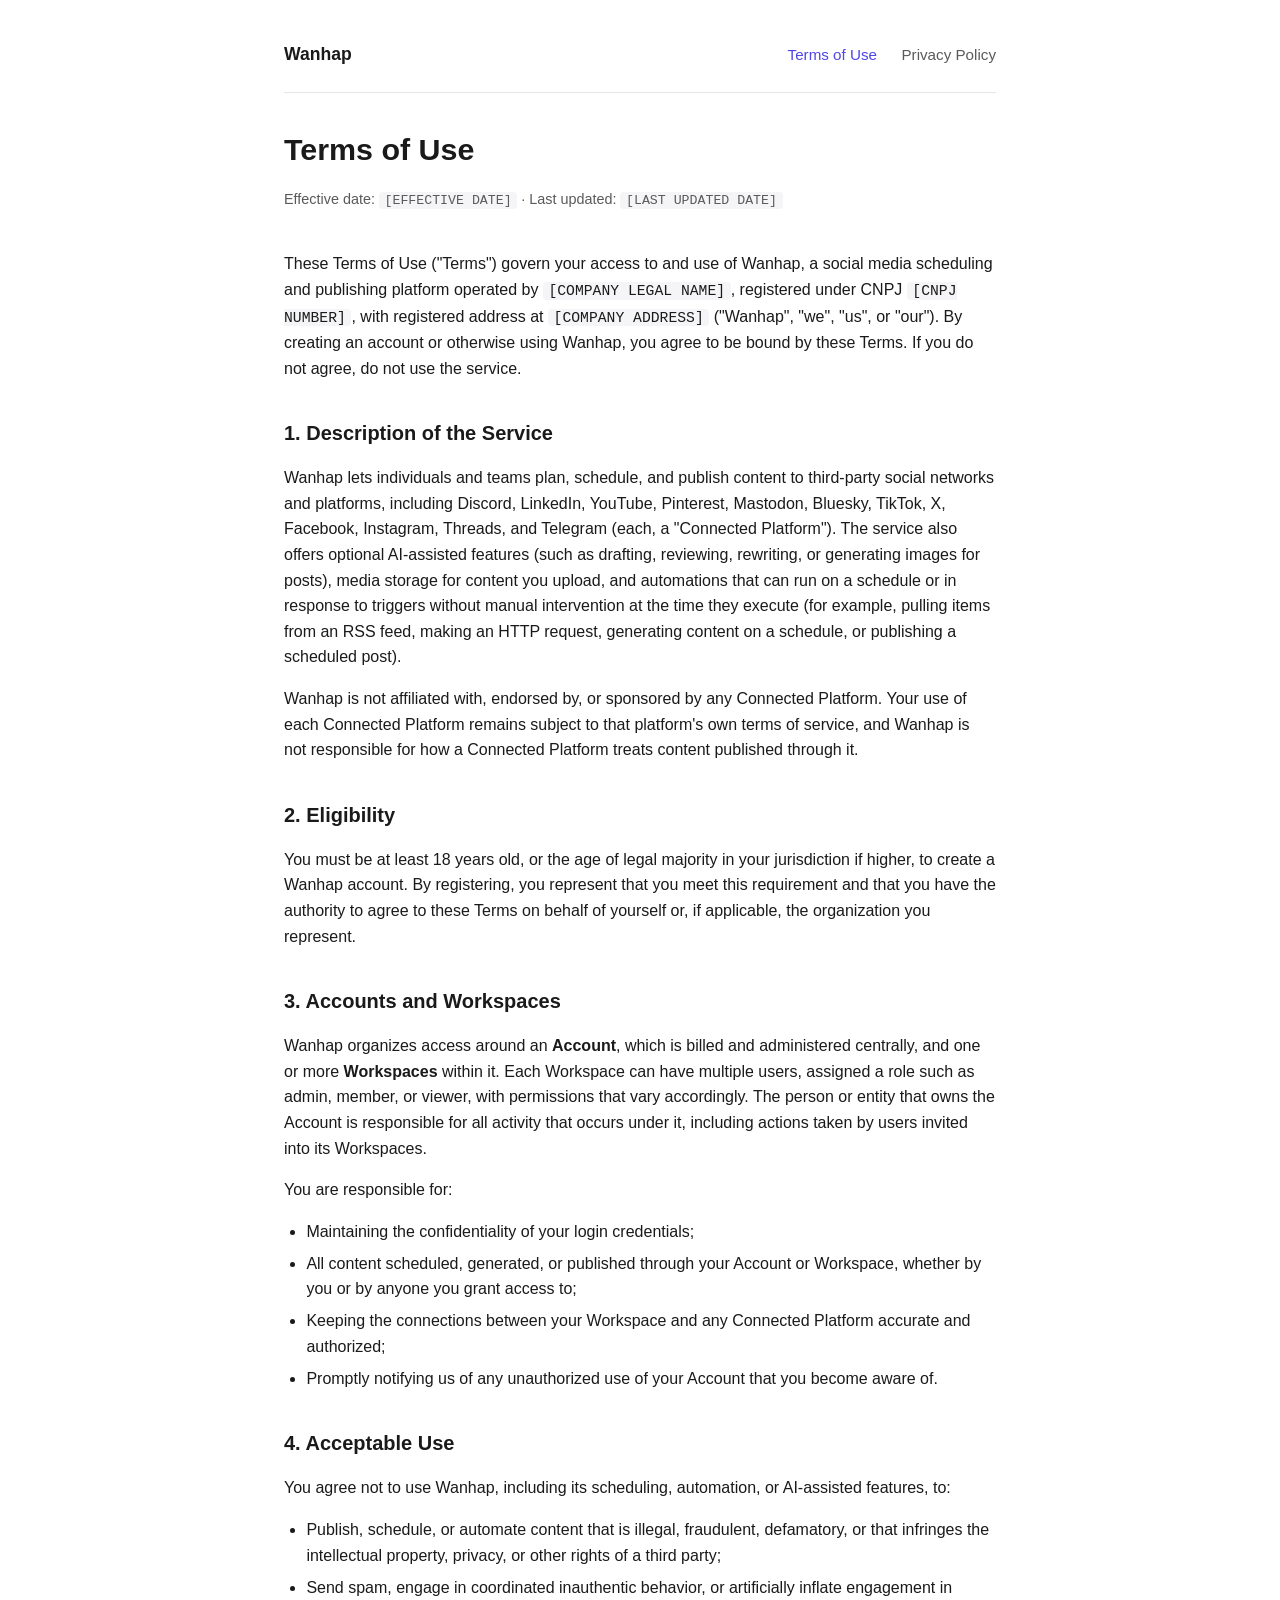
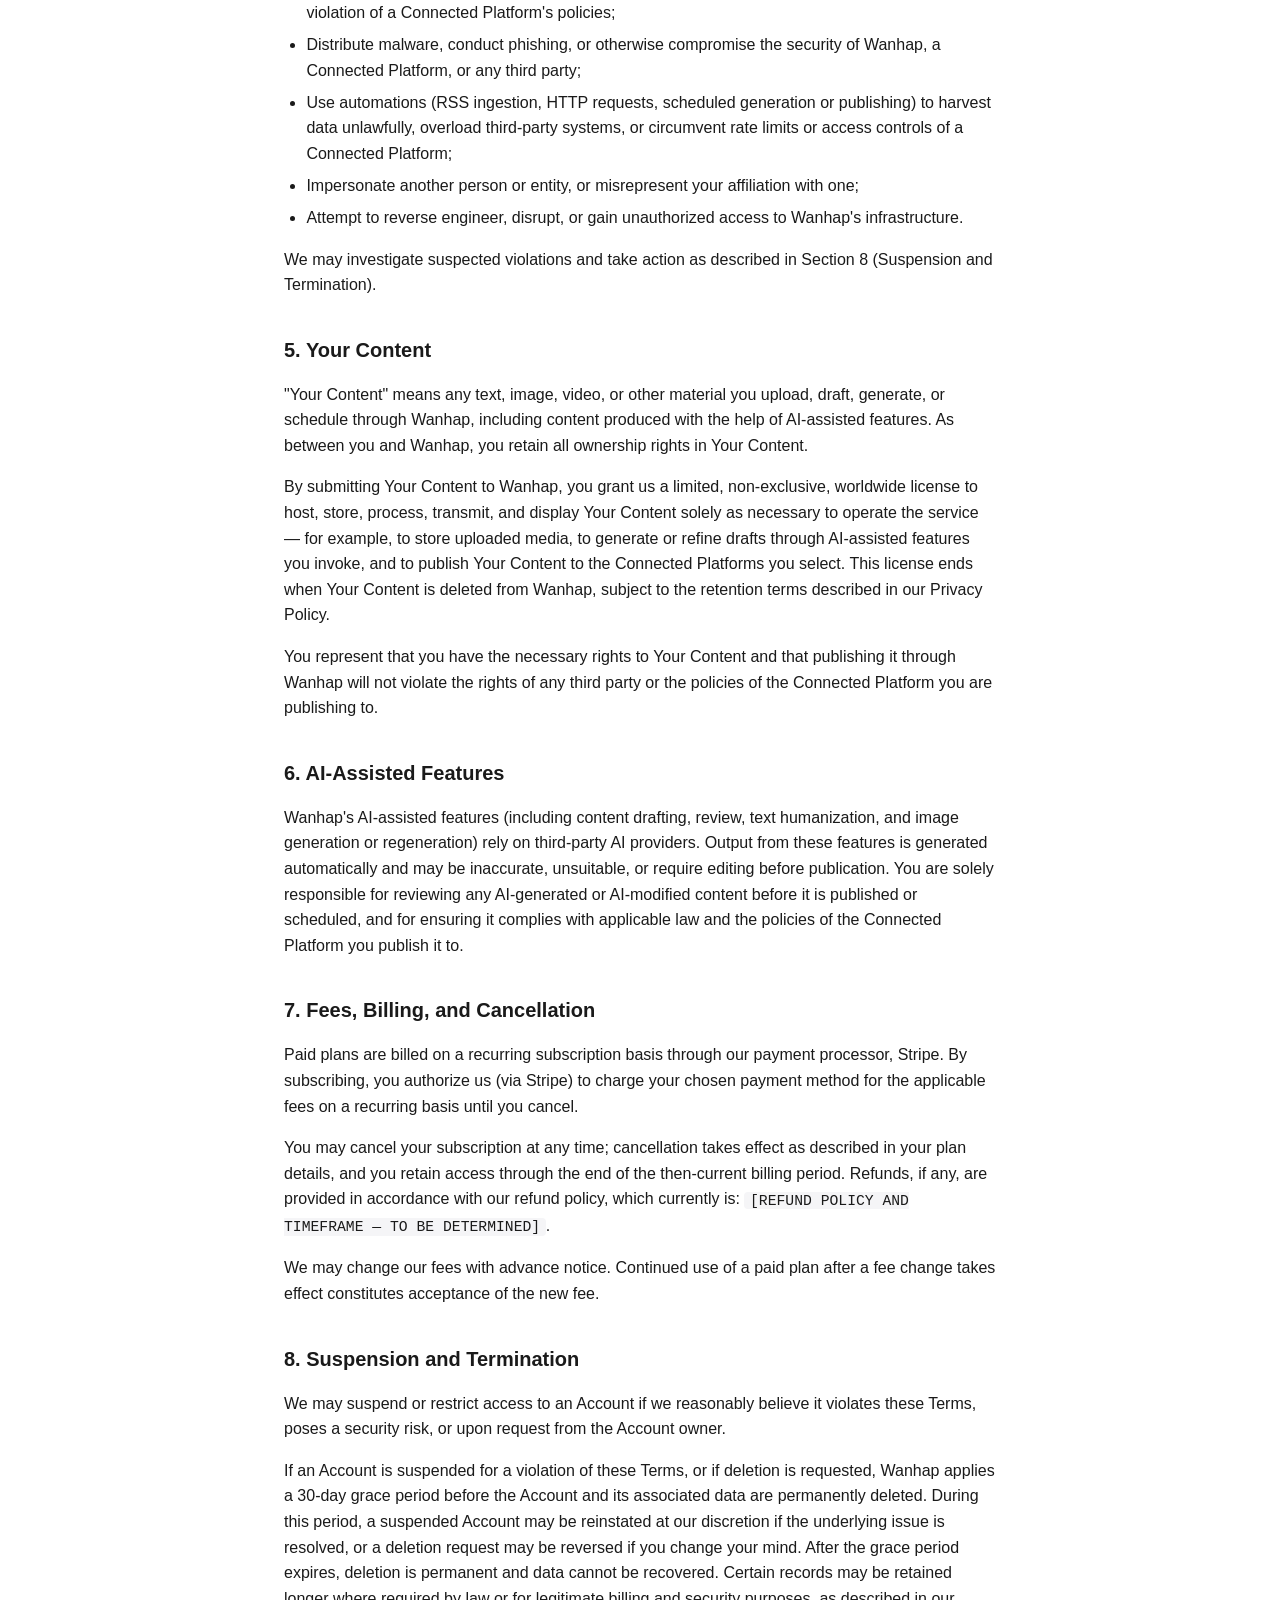
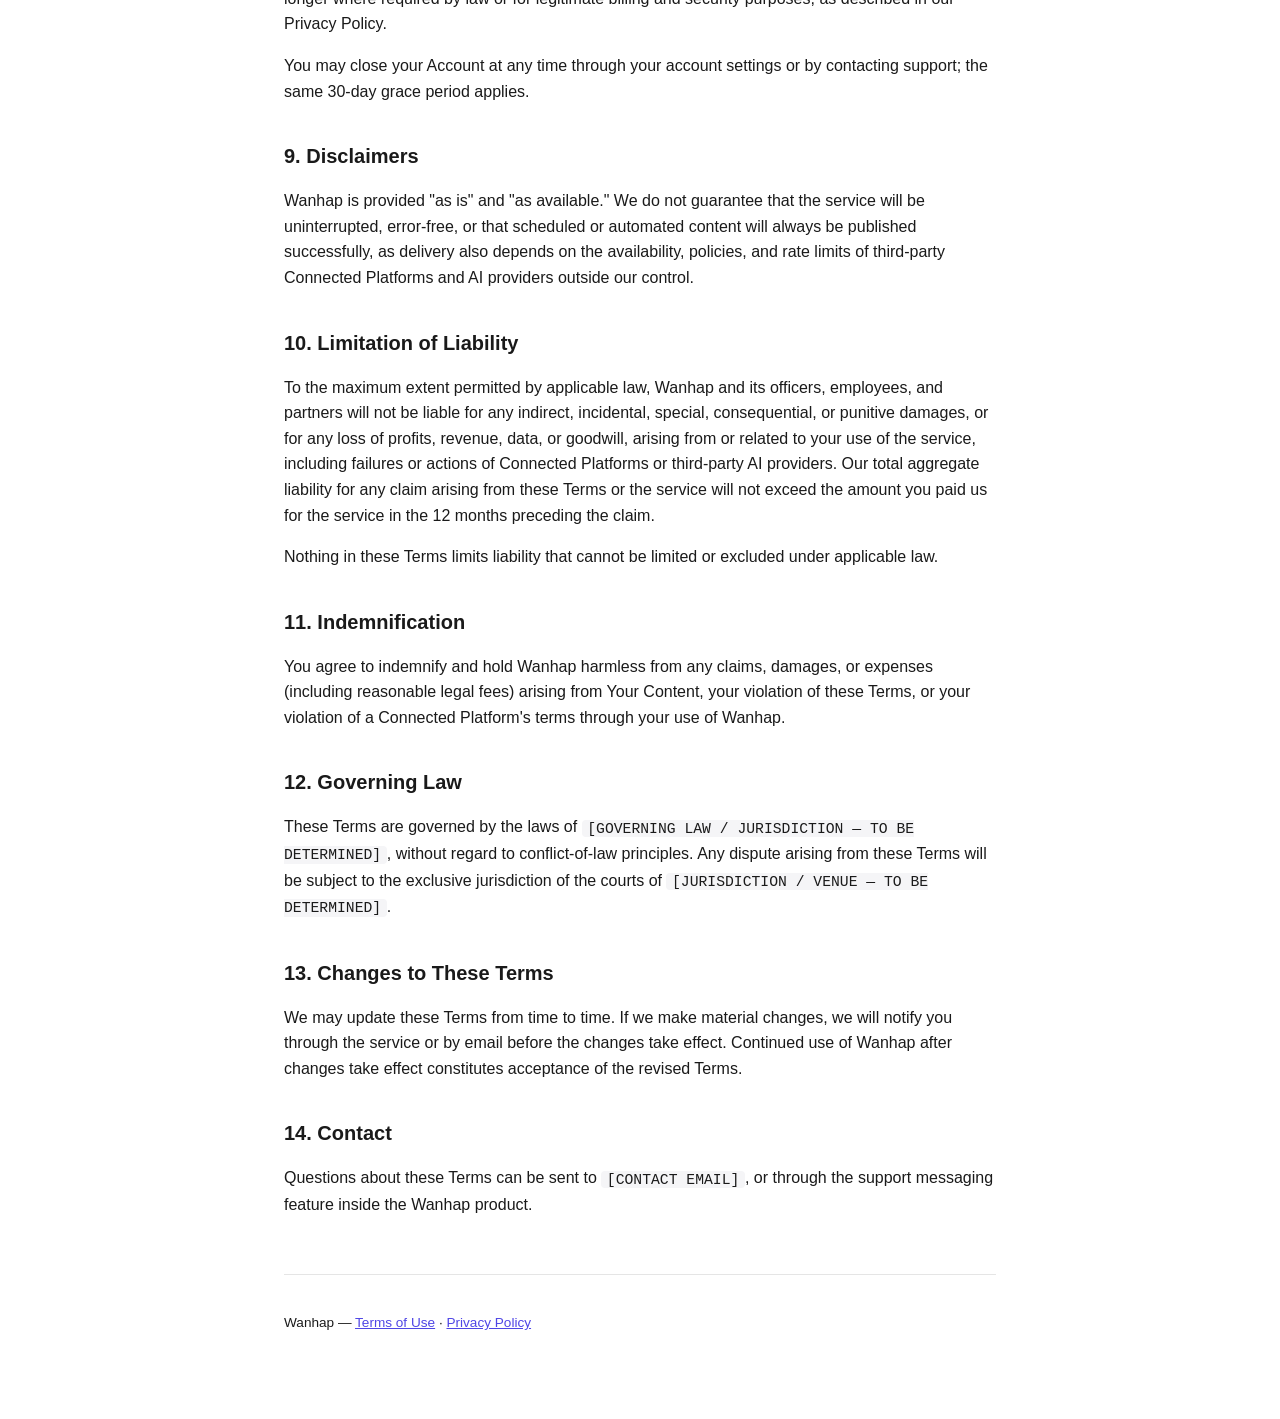
==== terms/index.html @ 5045ea1f "Add draft terms and privacy pages" ====
<!--
  DRAFT — requires legal review before production use.
  Generated as starting point, not legal advice.
-->
<!doctype html>
<html lang="en">
<head>
  <meta charset="utf-8" />
  <meta name="viewport" content="width=device-width, initial-scale=1" />
  <title>Terms of Use — Wanhap</title>
  <meta name="description" content="Wanhap Terms of Use" />
  <meta name="robots" content="noindex" />
  <link rel="stylesheet" href="/assets/style.css" />
</head>
<body>
  <div class="page">
    <header class="site-header">
      <a class="brand" href="/">Wanhap</a>
      <nav>
        <a href="/terms" aria-current="page">Terms of Use</a>
        <a href="/privacy">Privacy Policy</a>
      </nav>
    </header>

    <h1>Terms of Use</h1>
    <p class="meta">Effective date: <span class="placeholder">[EFFECTIVE DATE]</span> · Last updated: <span class="placeholder">[LAST UPDATED DATE]</span></p>

    <p>These Terms of Use ("Terms") govern your access to and use of Wanhap, a social media scheduling and publishing platform operated by <span class="placeholder">[COMPANY LEGAL NAME]</span>, registered under CNPJ <span class="placeholder">[CNPJ NUMBER]</span>, with registered address at <span class="placeholder">[COMPANY ADDRESS]</span> ("Wanhap", "we", "us", or "our"). By creating an account or otherwise using Wanhap, you agree to be bound by these Terms. If you do not agree, do not use the service.</p>

    <h2>1. Description of the Service</h2>
    <p>Wanhap lets individuals and teams plan, schedule, and publish content to third-party social networks and platforms, including Discord, LinkedIn, YouTube, Pinterest, Mastodon, Bluesky, TikTok, X, Facebook, Instagram, Threads, and Telegram (each, a "Connected Platform"). The service also offers optional AI-assisted features (such as drafting, reviewing, rewriting, or generating images for posts), media storage for content you upload, and automations that can run on a schedule or in response to triggers without manual intervention at the time they execute (for example, pulling items from an RSS feed, making an HTTP request, generating content on a schedule, or publishing a scheduled post).</p>
    <p>Wanhap is not affiliated with, endorsed by, or sponsored by any Connected Platform. Your use of each Connected Platform remains subject to that platform's own terms of service, and Wanhap is not responsible for how a Connected Platform treats content published through it.</p>

    <h2>2. Eligibility</h2>
    <p>You must be at least 18 years old, or the age of legal majority in your jurisdiction if higher, to create a Wanhap account. By registering, you represent that you meet this requirement and that you have the authority to agree to these Terms on behalf of yourself or, if applicable, the organization you represent.</p>

    <h2>3. Accounts and Workspaces</h2>
    <p>Wanhap organizes access around an <strong>Account</strong>, which is billed and administered centrally, and one or more <strong>Workspaces</strong> within it. Each Workspace can have multiple users, assigned a role such as admin, member, or viewer, with permissions that vary accordingly. The person or entity that owns the Account is responsible for all activity that occurs under it, including actions taken by users invited into its Workspaces.</p>
    <p>You are responsible for:</p>
    <ul>
      <li>Maintaining the confidentiality of your login credentials;</li>
      <li>All content scheduled, generated, or published through your Account or Workspace, whether by you or by anyone you grant access to;</li>
      <li>Keeping the connections between your Workspace and any Connected Platform accurate and authorized;</li>
      <li>Promptly notifying us of any unauthorized use of your Account that you become aware of.</li>
    </ul>

    <h2>4. Acceptable Use</h2>
    <p>You agree not to use Wanhap, including its scheduling, automation, or AI-assisted features, to:</p>
    <ul>
      <li>Publish, schedule, or automate content that is illegal, fraudulent, defamatory, or that infringes the intellectual property, privacy, or other rights of a third party;</li>
      <li>Send spam, engage in coordinated inauthentic behavior, or artificially inflate engagement in violation of a Connected Platform's policies;</li>
      <li>Distribute malware, conduct phishing, or otherwise compromise the security of Wanhap, a Connected Platform, or any third party;</li>
      <li>Use automations (RSS ingestion, HTTP requests, scheduled generation or publishing) to harvest data unlawfully, overload third-party systems, or circumvent rate limits or access controls of a Connected Platform;</li>
      <li>Impersonate another person or entity, or misrepresent your affiliation with one;</li>
      <li>Attempt to reverse engineer, disrupt, or gain unauthorized access to Wanhap's infrastructure.</li>
    </ul>
    <p>We may investigate suspected violations and take action as described in Section 8 (Suspension and Termination).</p>

    <h2>5. Your Content</h2>
    <p>"Your Content" means any text, image, video, or other material you upload, draft, generate, or schedule through Wanhap, including content produced with the help of AI-assisted features. As between you and Wanhap, you retain all ownership rights in Your Content.</p>
    <p>By submitting Your Content to Wanhap, you grant us a limited, non-exclusive, worldwide license to host, store, process, transmit, and display Your Content solely as necessary to operate the service — for example, to store uploaded media, to generate or refine drafts through AI-assisted features you invoke, and to publish Your Content to the Connected Platforms you select. This license ends when Your Content is deleted from Wanhap, subject to the retention terms described in our Privacy Policy.</p>
    <p>You represent that you have the necessary rights to Your Content and that publishing it through Wanhap will not violate the rights of any third party or the policies of the Connected Platform you are publishing to.</p>

    <h2>6. AI-Assisted Features</h2>
    <p>Wanhap's AI-assisted features (including content drafting, review, text humanization, and image generation or regeneration) rely on third-party AI providers. Output from these features is generated automatically and may be inaccurate, unsuitable, or require editing before publication. You are solely responsible for reviewing any AI-generated or AI-modified content before it is published or scheduled, and for ensuring it complies with applicable law and the policies of the Connected Platform you publish it to.</p>

    <h2>7. Fees, Billing, and Cancellation</h2>
    <p>Paid plans are billed on a recurring subscription basis through our payment processor, Stripe. By subscribing, you authorize us (via Stripe) to charge your chosen payment method for the applicable fees on a recurring basis until you cancel.</p>
    <p>You may cancel your subscription at any time; cancellation takes effect as described in your plan details, and you retain access through the end of the then-current billing period. Refunds, if any, are provided in accordance with our refund policy, which currently is: <span class="placeholder">[REFUND POLICY AND TIMEFRAME — TO BE DETERMINED]</span>.</p>
    <p>We may change our fees with advance notice. Continued use of a paid plan after a fee change takes effect constitutes acceptance of the new fee.</p>

    <h2>8. Suspension and Termination</h2>
    <p>We may suspend or restrict access to an Account if we reasonably believe it violates these Terms, poses a security risk, or upon request from the Account owner.</p>
    <p>If an Account is suspended for a violation of these Terms, or if deletion is requested, Wanhap applies a 30-day grace period before the Account and its associated data are permanently deleted. During this period, a suspended Account may be reinstated at our discretion if the underlying issue is resolved, or a deletion request may be reversed if you change your mind. After the grace period expires, deletion is permanent and data cannot be recovered. Certain records may be retained longer where required by law or for legitimate billing and security purposes, as described in our Privacy Policy.</p>
    <p>You may close your Account at any time through your account settings or by contacting support; the same 30-day grace period applies.</p>

    <h2>9. Disclaimers</h2>
    <p>Wanhap is provided "as is" and "as available." We do not guarantee that the service will be uninterrupted, error-free, or that scheduled or automated content will always be published successfully, as delivery also depends on the availability, policies, and rate limits of third-party Connected Platforms and AI providers outside our control.</p>

    <h2>10. Limitation of Liability</h2>
    <p>To the maximum extent permitted by applicable law, Wanhap and its officers, employees, and partners will not be liable for any indirect, incidental, special, consequential, or punitive damages, or for any loss of profits, revenue, data, or goodwill, arising from or related to your use of the service, including failures or actions of Connected Platforms or third-party AI providers. Our total aggregate liability for any claim arising from these Terms or the service will not exceed the amount you paid us for the service in the 12 months preceding the claim.</p>
    <p>Nothing in these Terms limits liability that cannot be limited or excluded under applicable law.</p>

    <h2>11. Indemnification</h2>
    <p>You agree to indemnify and hold Wanhap harmless from any claims, damages, or expenses (including reasonable legal fees) arising from Your Content, your violation of these Terms, or your violation of a Connected Platform's terms through your use of Wanhap.</p>

    <h2>12. Governing Law</h2>
    <p>These Terms are governed by the laws of <span class="placeholder">[GOVERNING LAW / JURISDICTION — TO BE DETERMINED]</span>, without regard to conflict-of-law principles. Any dispute arising from these Terms will be subject to the exclusive jurisdiction of the courts of <span class="placeholder">[JURISDICTION / VENUE — TO BE DETERMINED]</span>.</p>

    <h2>13. Changes to These Terms</h2>
    <p>We may update these Terms from time to time. If we make material changes, we will notify you through the service or by email before the changes take effect. Continued use of Wanhap after changes take effect constitutes acceptance of the revised Terms.</p>

    <h2>14. Contact</h2>
    <p>Questions about these Terms can be sent to <span class="placeholder">[CONTACT EMAIL]</span>, or through the support messaging feature inside the Wanhap product.</p>

    <footer class="site-footer">
      <p>Wanhap — <a href="/terms">Terms of Use</a> · <a href="/privacy">Privacy Policy</a></p>
    </footer>
  </div>
</body>
</html>
---- assets/style.css ----
:root {
  color-scheme: light dark;
  --bg: #ffffff;
  --fg: #1a1a1a;
  --muted: #5a5a5a;
  --accent: #4f46e5;
  --border: #e5e5e5;
  --code-bg: #f5f5f7;
}

@media (prefers-color-scheme: dark) {
  :root {
    --bg: #111114;
    --fg: #ededed;
    --muted: #a5a5a5;
    --accent: #8583ff;
    --border: #2a2a2e;
    --code-bg: #1c1c20;
  }
}

* {
  box-sizing: border-box;
}

body {
  margin: 0;
  background: var(--bg);
  color: var(--fg);
  font-family: -apple-system, BlinkMacSystemFont, "Segoe UI", Roboto, Helvetica, Arial, sans-serif;
  line-height: 1.6;
}

.page {
  max-width: 760px;
  margin: 0 auto;
  padding: 2.5rem 1.5rem 5rem;
}

header.site-header {
  display: flex;
  align-items: baseline;
  justify-content: space-between;
  flex-wrap: wrap;
  gap: 0.5rem 1.5rem;
  padding-bottom: 1.5rem;
  margin-bottom: 2rem;
  border-bottom: 1px solid var(--border);
}

header.site-header .brand {
  font-weight: 700;
  font-size: 1.1rem;
  color: var(--fg);
  text-decoration: none;
}

header.site-header nav a {
  color: var(--muted);
  text-decoration: none;
  margin-left: 1.25rem;
  font-size: 0.95rem;
}

header.site-header nav a:hover,
header.site-header nav a[aria-current="page"] {
  color: var(--accent);
}

h1 {
  font-size: 1.9rem;
  margin-bottom: 0.25rem;
}

.meta {
  color: var(--muted);
  font-size: 0.9rem;
  margin-bottom: 2.5rem;
}

h2 {
  font-size: 1.25rem;
  margin-top: 2.25rem;
  margin-bottom: 0.75rem;
}

h3 {
  font-size: 1.05rem;
  margin-top: 1.5rem;
  margin-bottom: 0.5rem;
}

p, li {
  color: var(--fg);
}

ul, ol {
  padding-left: 1.4rem;
}

li {
  margin-bottom: 0.4rem;
}

a {
  color: var(--accent);
}

.placeholder {
  background: var(--code-bg);
  border-radius: 4px;
  padding: 0.05rem 0.35rem;
  font-family: ui-monospace, SFMono-Regular, Menlo, Consolas, monospace;
  font-size: 0.92em;
}

footer.site-footer {
  margin-top: 3.5rem;
  padding-top: 1.5rem;
  border-top: 1px solid var(--border);
  color: var(--muted);
  font-size: 0.85rem;
}
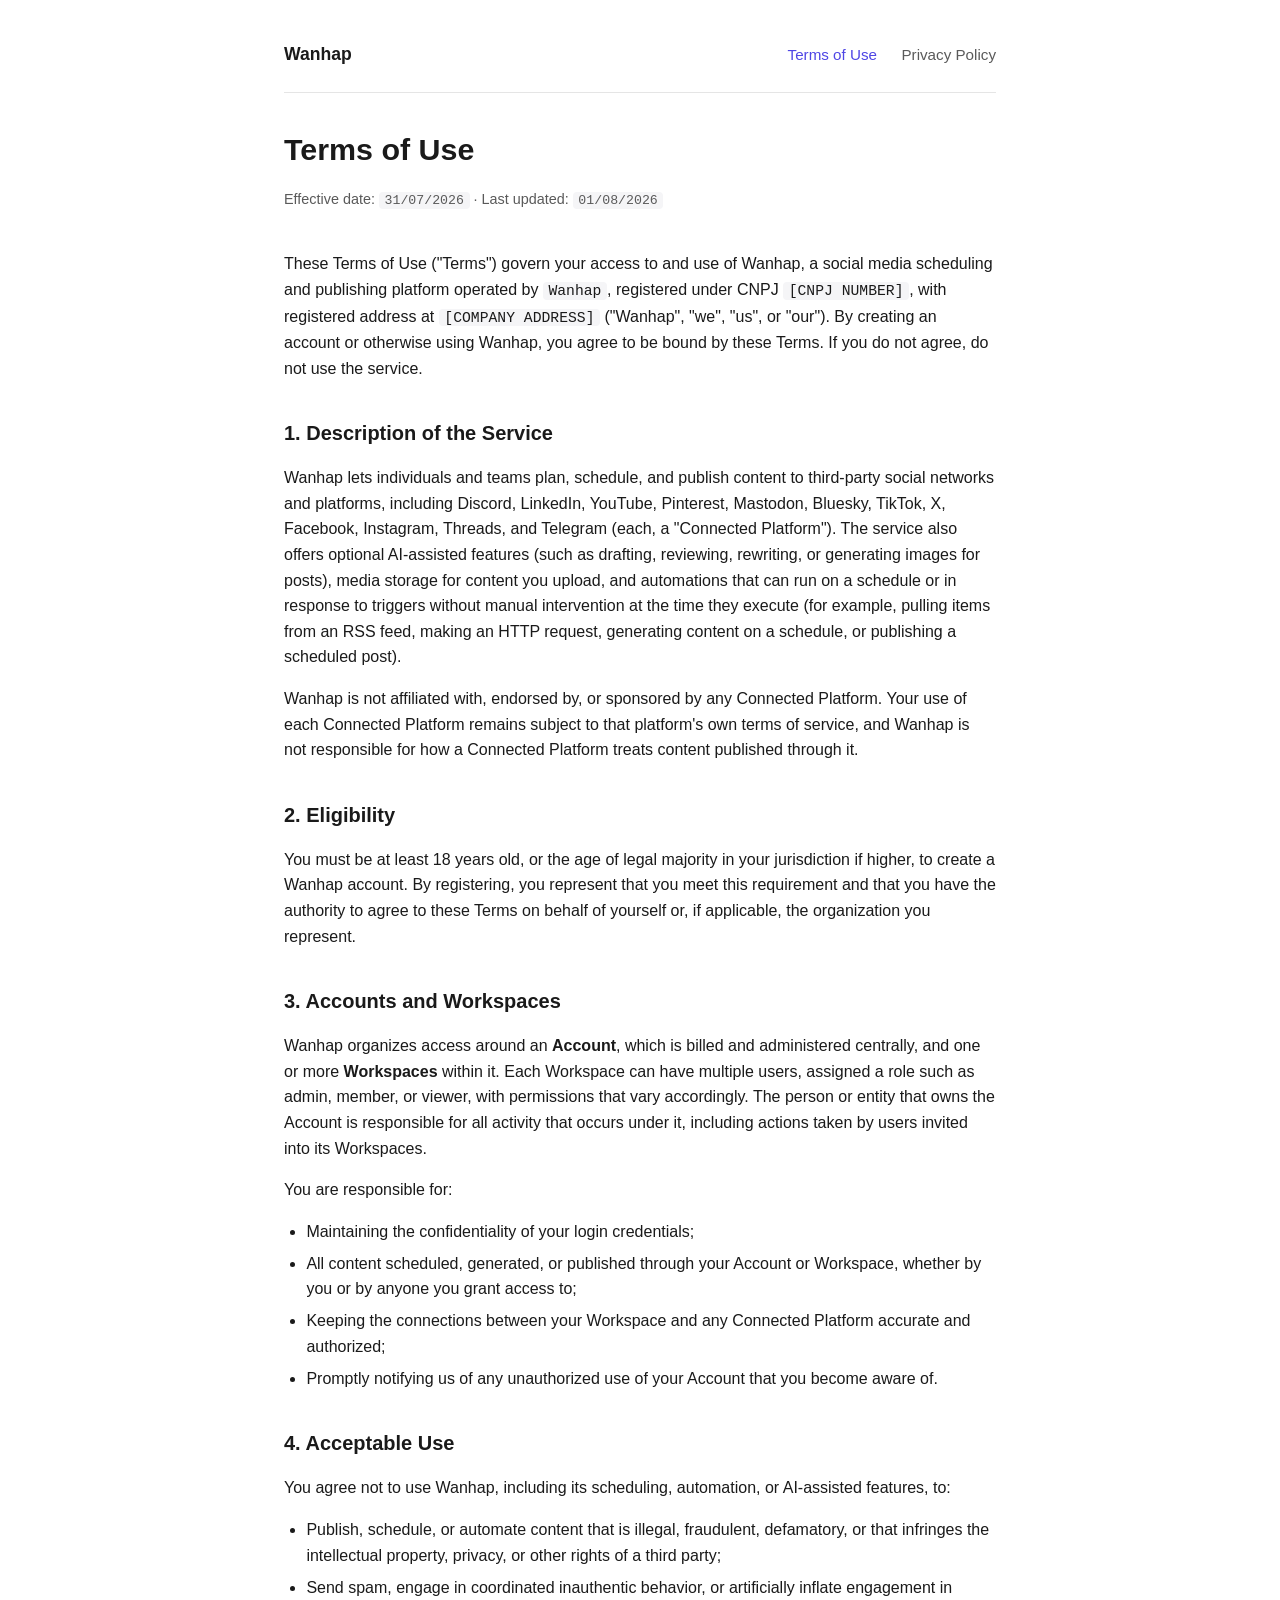
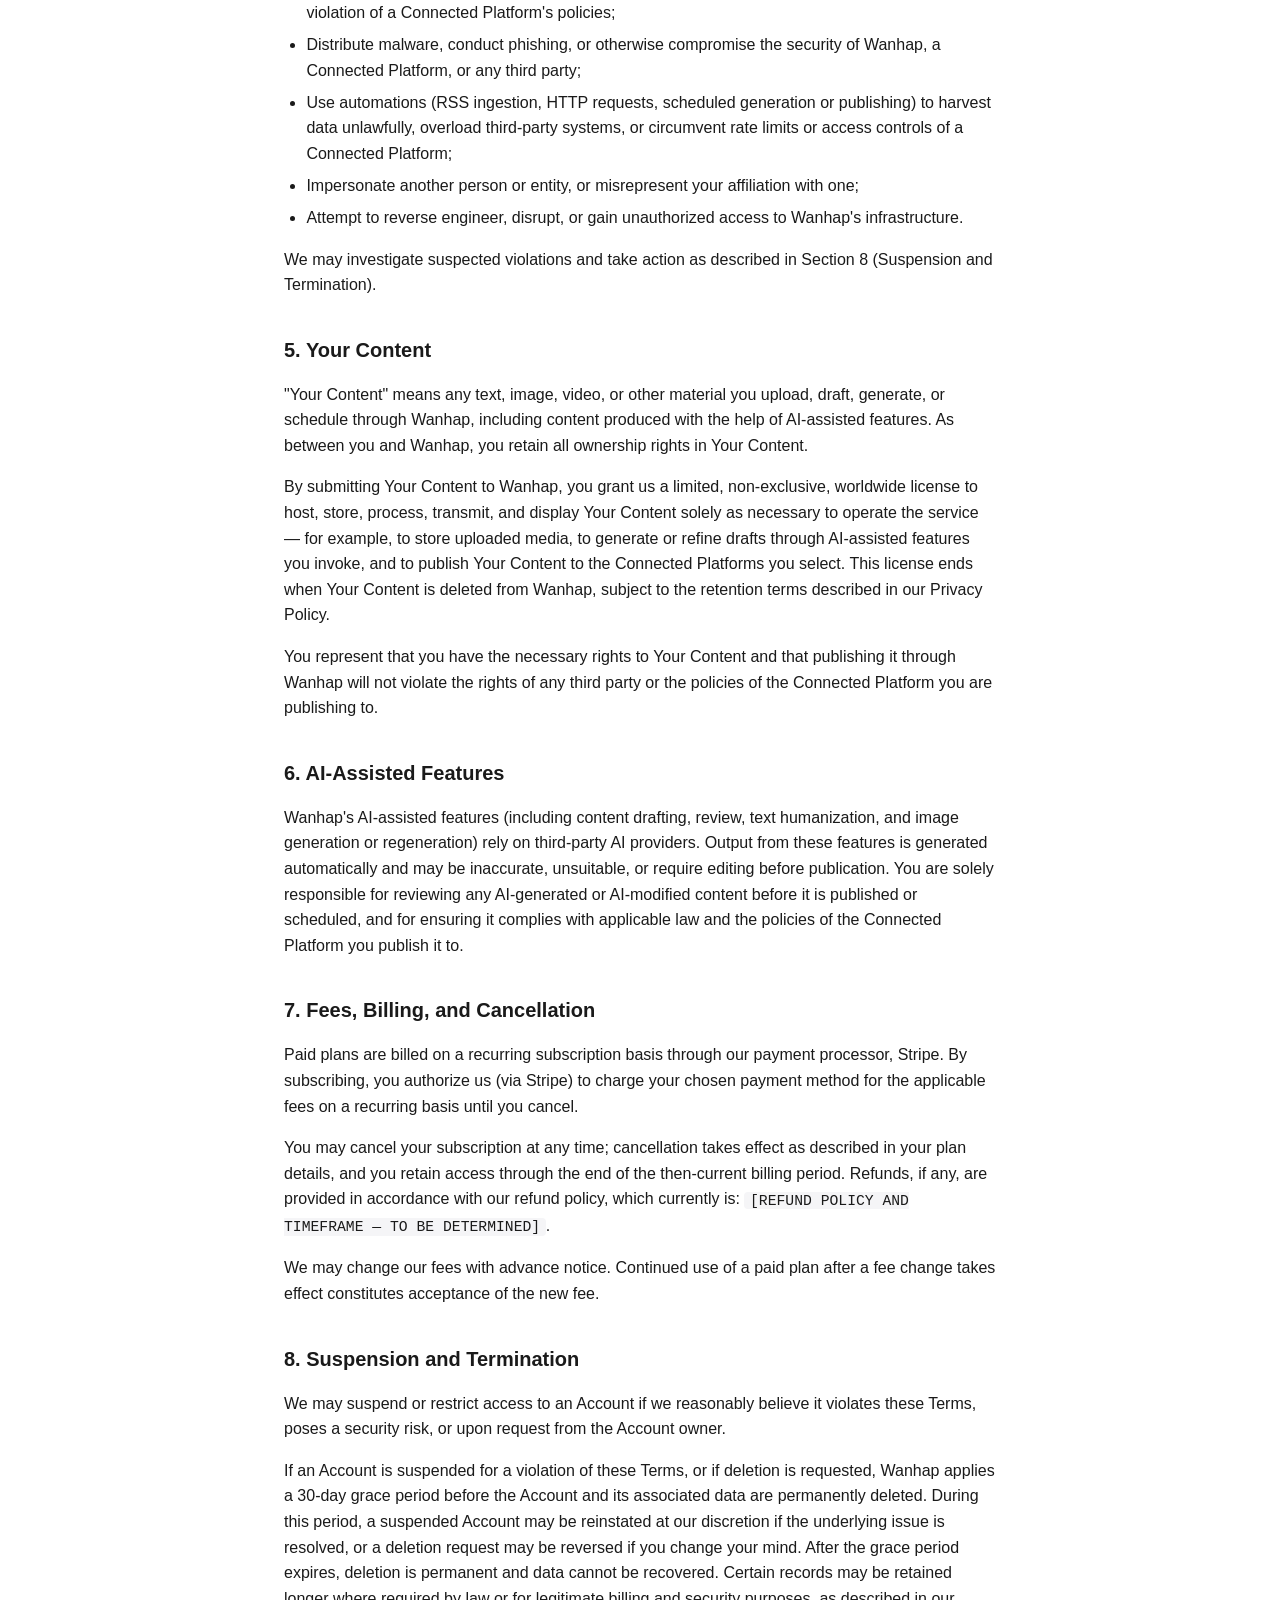
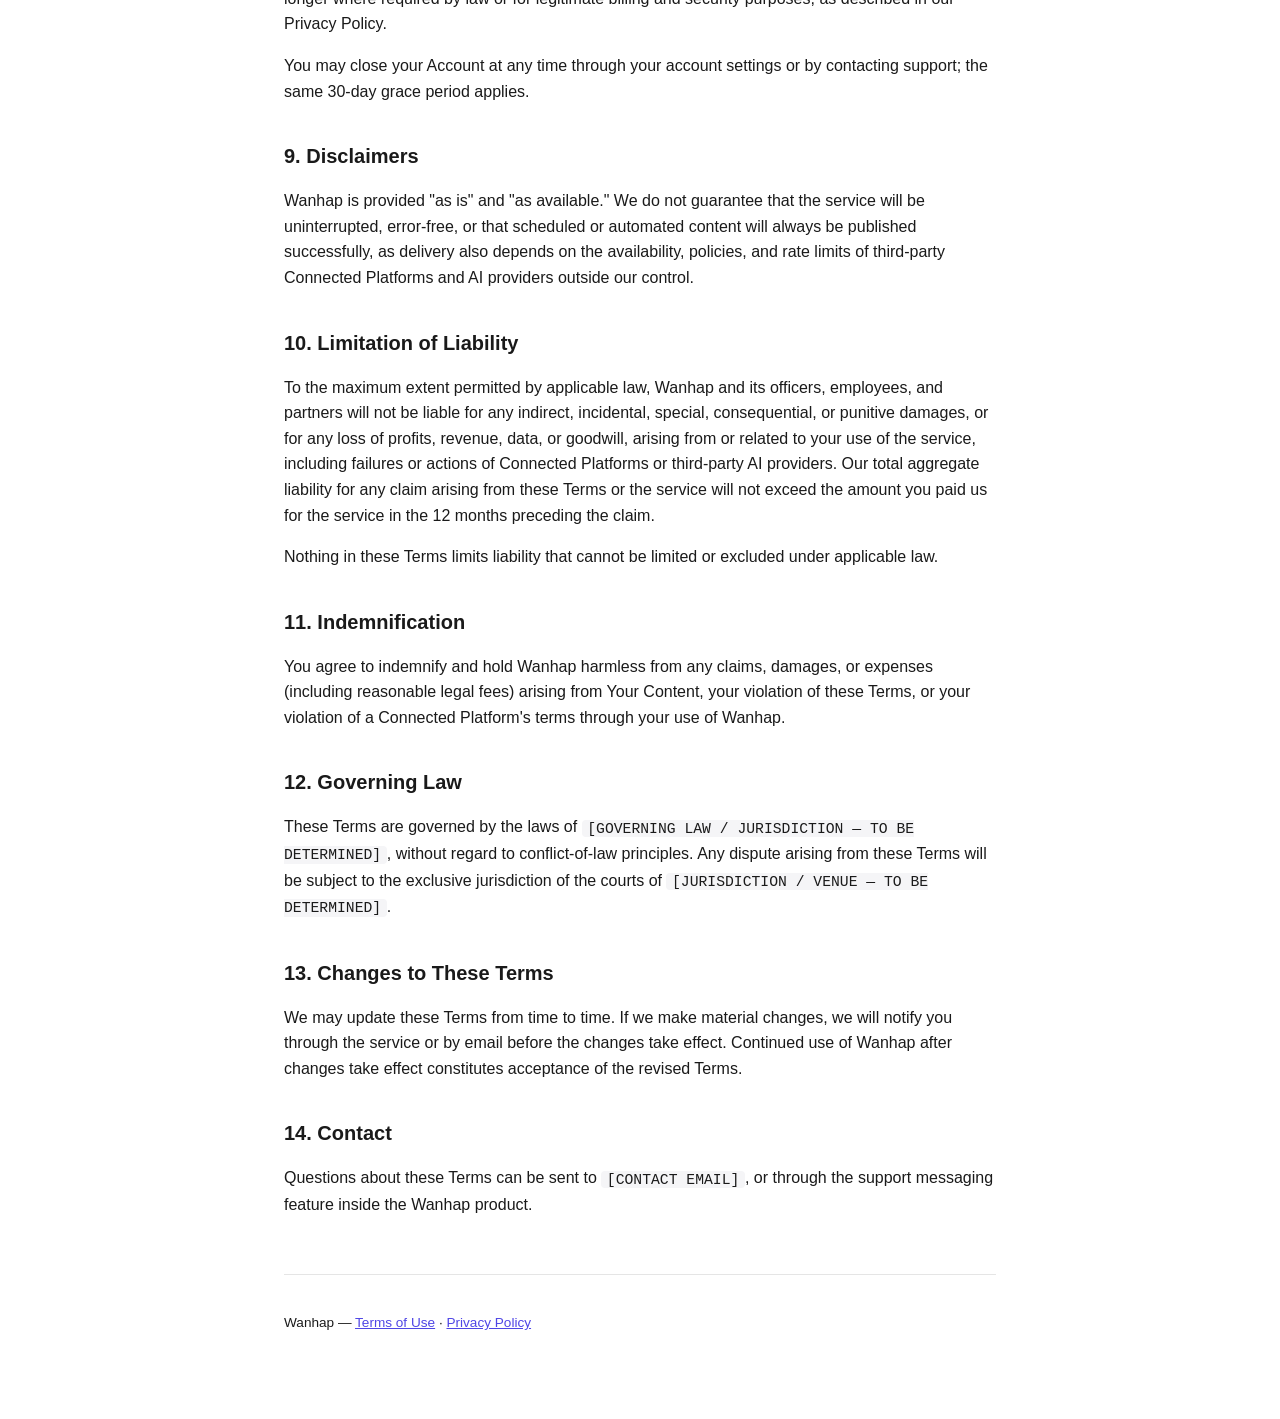
==== commit e377ca3f: "Add placeholder homepage" ====
--- a/terms/index.html
+++ b/terms/index.html
@@ -23,9 +23,9 @@
     </header>
 
     <h1>Terms of Use</h1>
-    <p class="meta">Effective date: <span class="placeholder">[EFFECTIVE DATE]</span> · Last updated: <span class="placeholder">[LAST UPDATED DATE]</span></p>
-
-    <p>These Terms of Use ("Terms") govern your access to and use of Wanhap, a social media scheduling and publishing platform operated by <span class="placeholder">[COMPANY LEGAL NAME]</span>, registered under CNPJ <span class="placeholder">[CNPJ NUMBER]</span>, with registered address at <span class="placeholder">[COMPANY ADDRESS]</span> ("Wanhap", "we", "us", or "our"). By creating an account or otherwise using Wanhap, you agree to be bound by these Terms. If you do not agree, do not use the service.</p>
+    <p class="meta">Effective date: <span class="placeholder">31/07/2026</span> · Last updated: <span class="placeholder">01/08/2026</span></p>
+    
+    <p>These Terms of Use ("Terms") govern your access to and use of Wanhap, a social media scheduling and publishing platform operated by <span class="placeholder">Wanhap</span>, registered under CNPJ <span class="placeholder">[CNPJ NUMBER]</span>, with registered address at <span class="placeholder">[COMPANY ADDRESS]</span> ("Wanhap", "we", "us", or "our"). By creating an account or otherwise using Wanhap, you agree to be bound by these Terms. If you do not agree, do not use the service.</p>
 
     <h2>1. Description of the Service</h2>
     <p>Wanhap lets individuals and teams plan, schedule, and publish content to third-party social networks and platforms, including Discord, LinkedIn, YouTube, Pinterest, Mastodon, Bluesky, TikTok, X, Facebook, Instagram, Threads, and Telegram (each, a "Connected Platform"). The service also offers optional AI-assisted features (such as drafting, reviewing, rewriting, or generating images for posts), media storage for content you upload, and automations that can run on a schedule or in response to triggers without manual intervention at the time they execute (for example, pulling items from an RSS feed, making an HTTP request, generating content on a schedule, or publishing a scheduled post).</p>
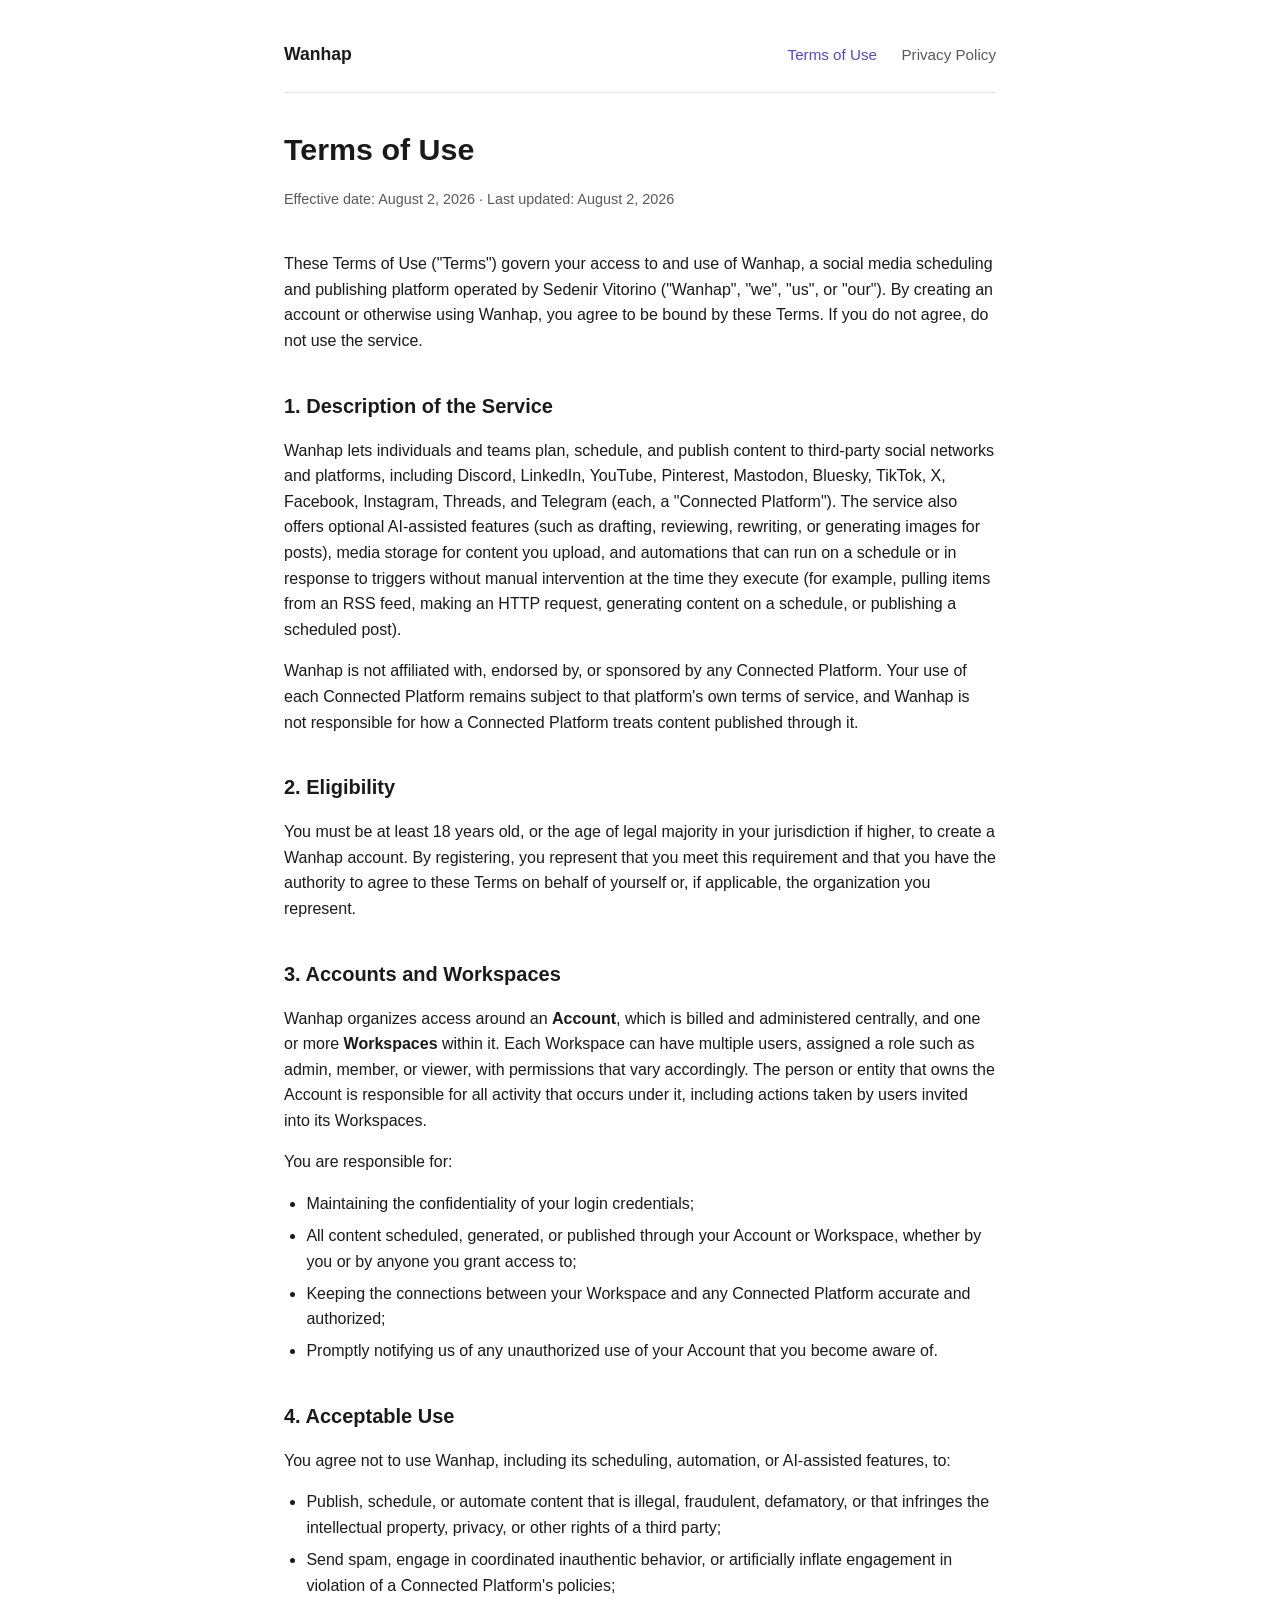
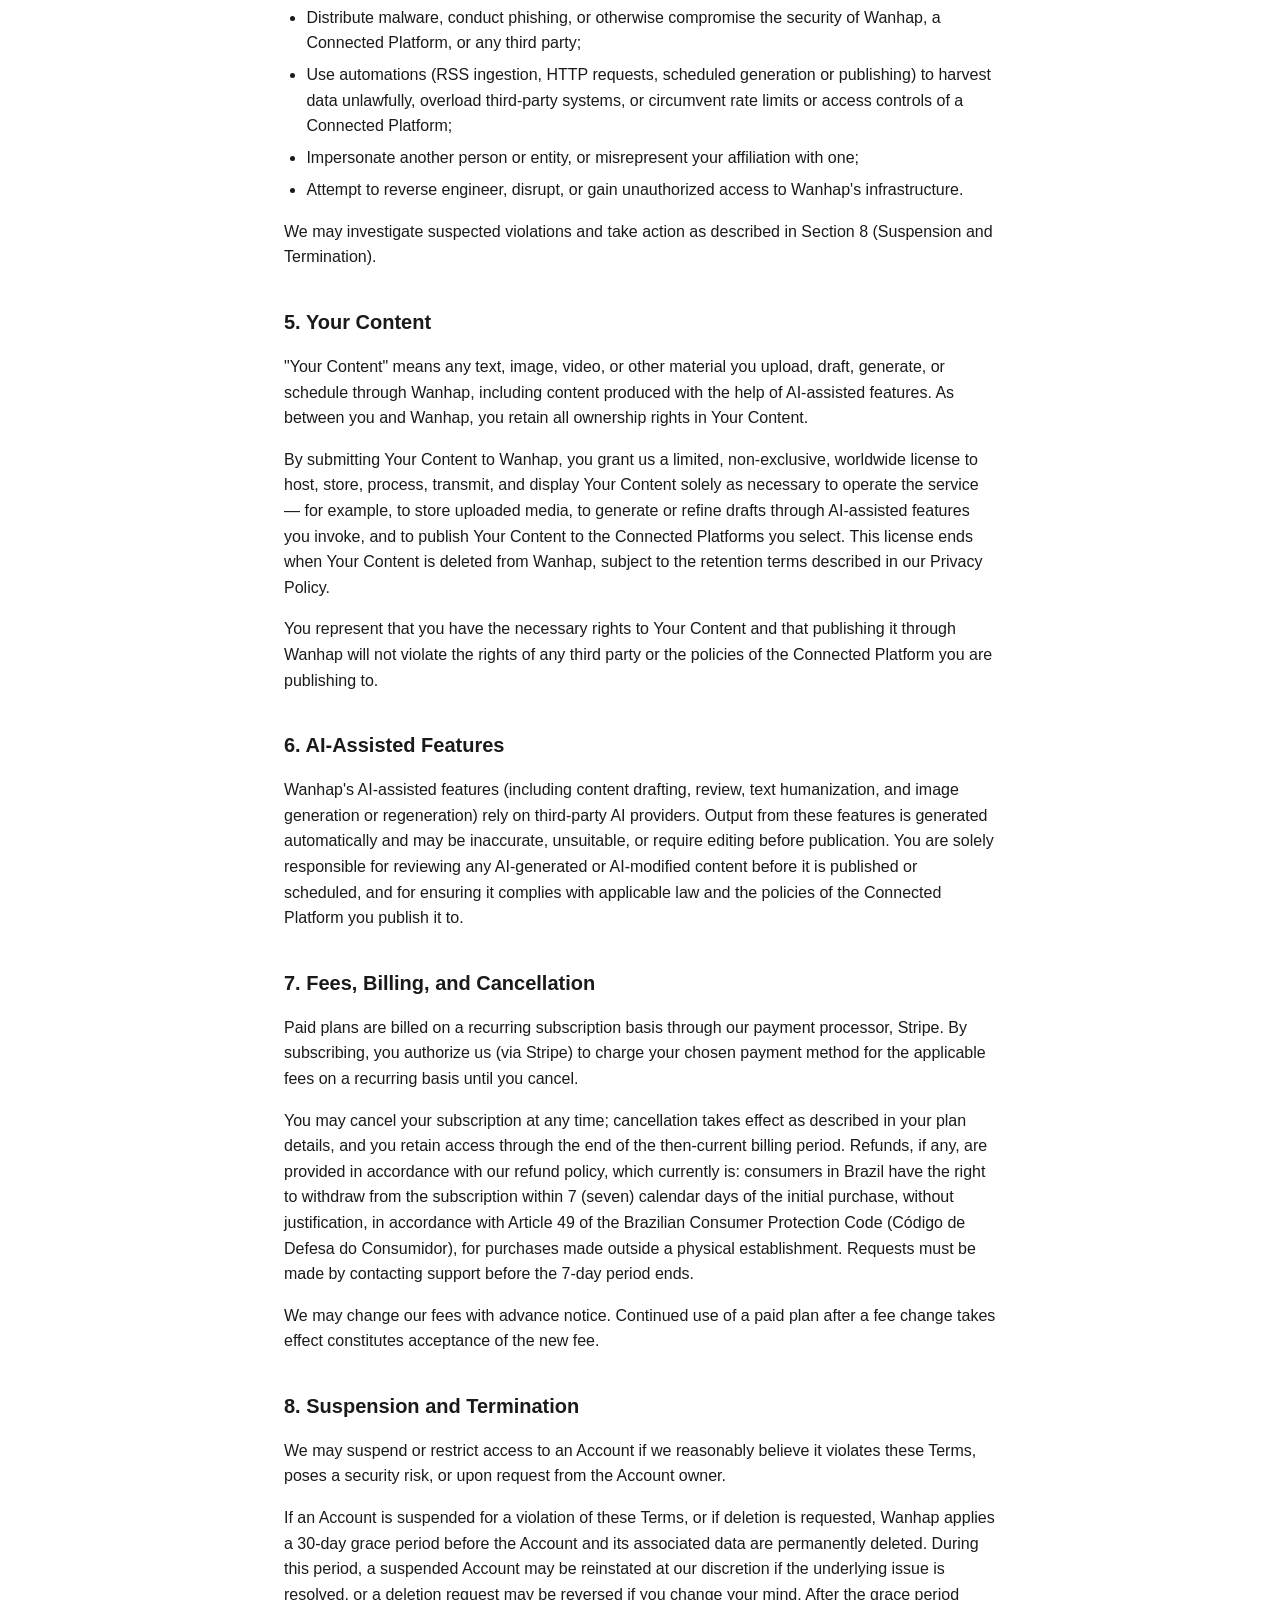
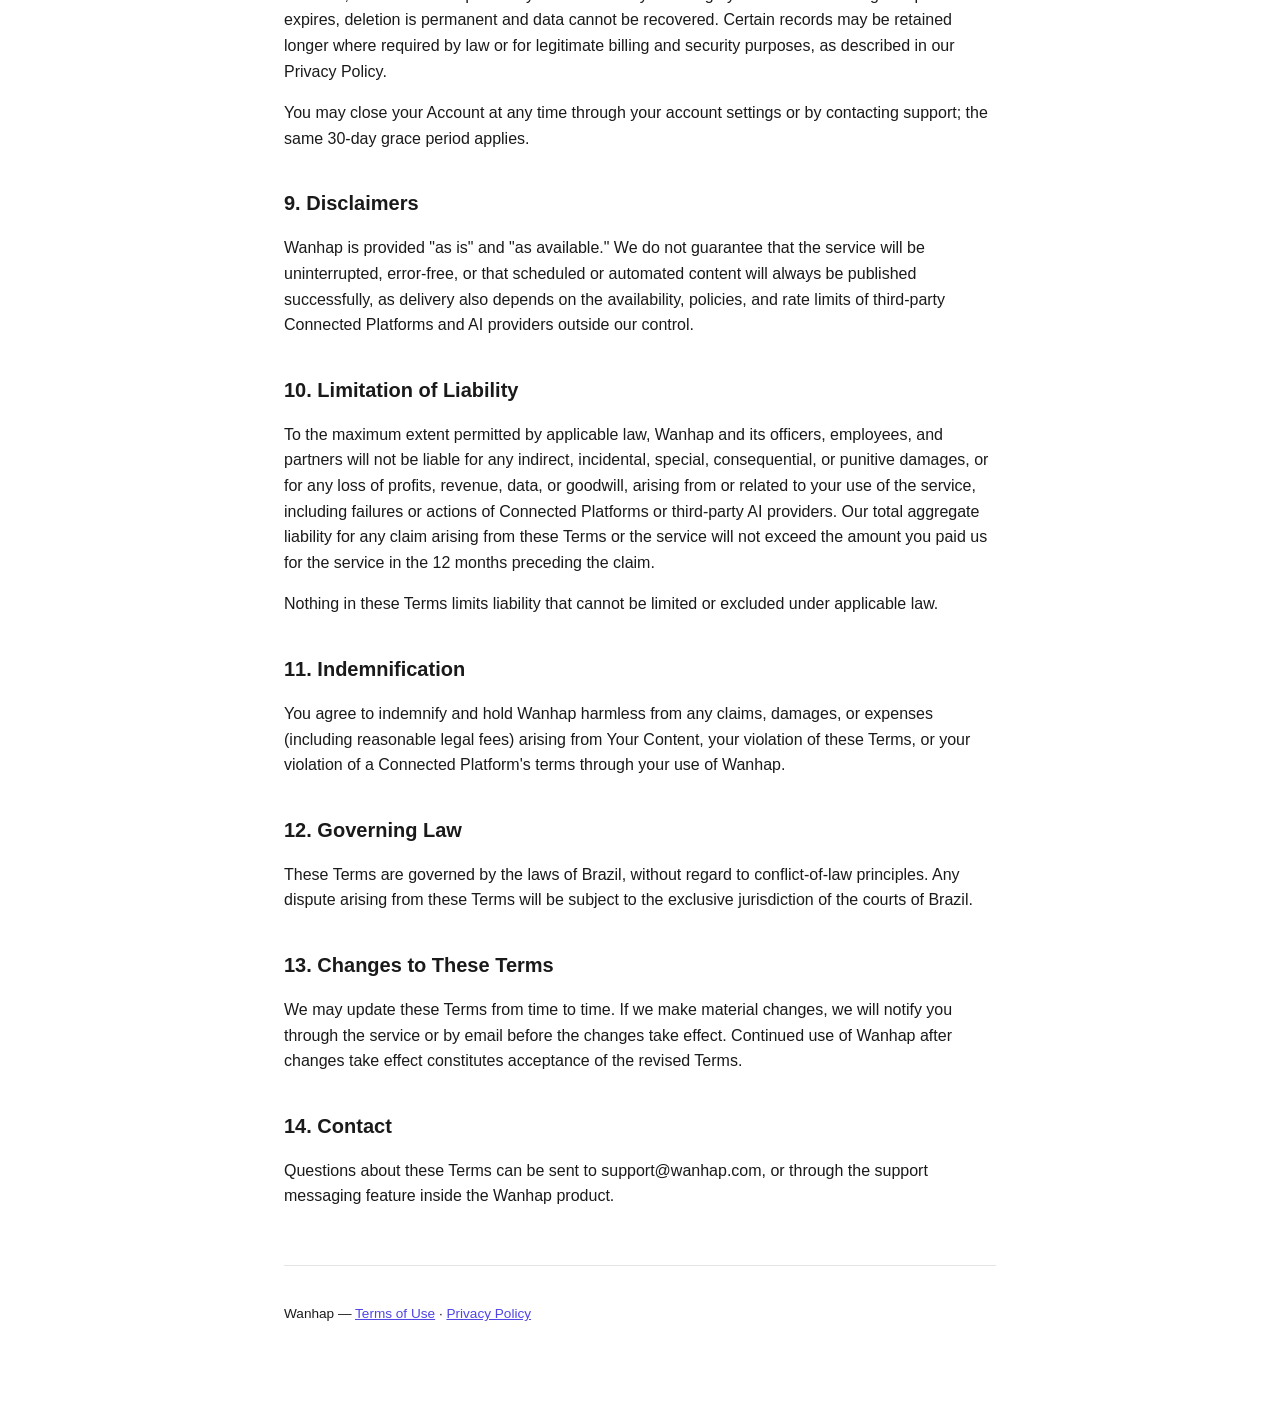
==== commit 512c2d53: "Add placeholder homepage news" ====
--- a/terms/index.html
+++ b/terms/index.html
@@ -23,9 +23,9 @@
     </header>
 
     <h1>Terms of Use</h1>
-    <p class="meta">Effective date: <span class="placeholder">31/07/2026</span> · Last updated: <span class="placeholder">01/08/2026</span></p>
-    
-    <p>These Terms of Use ("Terms") govern your access to and use of Wanhap, a social media scheduling and publishing platform operated by <span class="placeholder">Wanhap</span>, registered under CNPJ <span class="placeholder">[CNPJ NUMBER]</span>, with registered address at <span class="placeholder">[COMPANY ADDRESS]</span> ("Wanhap", "we", "us", or "our"). By creating an account or otherwise using Wanhap, you agree to be bound by these Terms. If you do not agree, do not use the service.</p>
+    <p class="meta">Effective date: August 2, 2026 · Last updated: August 2, 2026</p>
+
+    <p>These Terms of Use ("Terms") govern your access to and use of Wanhap, a social media scheduling and publishing platform operated by Sedenir Vitorino ("Wanhap", "we", "us", or "our"). By creating an account or otherwise using Wanhap, you agree to be bound by these Terms. If you do not agree, do not use the service.</p>
 
     <h2>1. Description of the Service</h2>
     <p>Wanhap lets individuals and teams plan, schedule, and publish content to third-party social networks and platforms, including Discord, LinkedIn, YouTube, Pinterest, Mastodon, Bluesky, TikTok, X, Facebook, Instagram, Threads, and Telegram (each, a "Connected Platform"). The service also offers optional AI-assisted features (such as drafting, reviewing, rewriting, or generating images for posts), media storage for content you upload, and automations that can run on a schedule or in response to triggers without manual intervention at the time they execute (for example, pulling items from an RSS feed, making an HTTP request, generating content on a schedule, or publishing a scheduled post).</p>
@@ -66,7 +66,7 @@
 
     <h2>7. Fees, Billing, and Cancellation</h2>
     <p>Paid plans are billed on a recurring subscription basis through our payment processor, Stripe. By subscribing, you authorize us (via Stripe) to charge your chosen payment method for the applicable fees on a recurring basis until you cancel.</p>
-    <p>You may cancel your subscription at any time; cancellation takes effect as described in your plan details, and you retain access through the end of the then-current billing period. Refunds, if any, are provided in accordance with our refund policy, which currently is: <span class="placeholder">[REFUND POLICY AND TIMEFRAME — TO BE DETERMINED]</span>.</p>
+    <p>You may cancel your subscription at any time; cancellation takes effect as described in your plan details, and you retain access through the end of the then-current billing period. Refunds, if any, are provided in accordance with our refund policy, which currently is: consumers in Brazil have the right to withdraw from the subscription within 7 (seven) calendar days of the initial purchase, without justification, in accordance with Article 49 of the Brazilian Consumer Protection Code (Código de Defesa do Consumidor), for purchases made outside a physical establishment. Requests must be made by contacting support before the 7-day period ends.</p>
     <p>We may change our fees with advance notice. Continued use of a paid plan after a fee change takes effect constitutes acceptance of the new fee.</p>
 
     <h2>8. Suspension and Termination</h2>
@@ -85,13 +85,13 @@
     <p>You agree to indemnify and hold Wanhap harmless from any claims, damages, or expenses (including reasonable legal fees) arising from Your Content, your violation of these Terms, or your violation of a Connected Platform's terms through your use of Wanhap.</p>
 
     <h2>12. Governing Law</h2>
-    <p>These Terms are governed by the laws of <span class="placeholder">[GOVERNING LAW / JURISDICTION — TO BE DETERMINED]</span>, without regard to conflict-of-law principles. Any dispute arising from these Terms will be subject to the exclusive jurisdiction of the courts of <span class="placeholder">[JURISDICTION / VENUE — TO BE DETERMINED]</span>.</p>
+    <p>These Terms are governed by the laws of Brazil, without regard to conflict-of-law principles. Any dispute arising from these Terms will be subject to the exclusive jurisdiction of the courts of Brazil.</p>
 
     <h2>13. Changes to These Terms</h2>
     <p>We may update these Terms from time to time. If we make material changes, we will notify you through the service or by email before the changes take effect. Continued use of Wanhap after changes take effect constitutes acceptance of the revised Terms.</p>
 
     <h2>14. Contact</h2>
-    <p>Questions about these Terms can be sent to <span class="placeholder">[CONTACT EMAIL]</span>, or through the support messaging feature inside the Wanhap product.</p>
+    <p>Questions about these Terms can be sent to support@wanhap.com, or through the support messaging feature inside the Wanhap product.</p>
 
     <footer class="site-footer">
       <p>Wanhap — <a href="/terms">Terms of Use</a> · <a href="/privacy">Privacy Policy</a></p>
